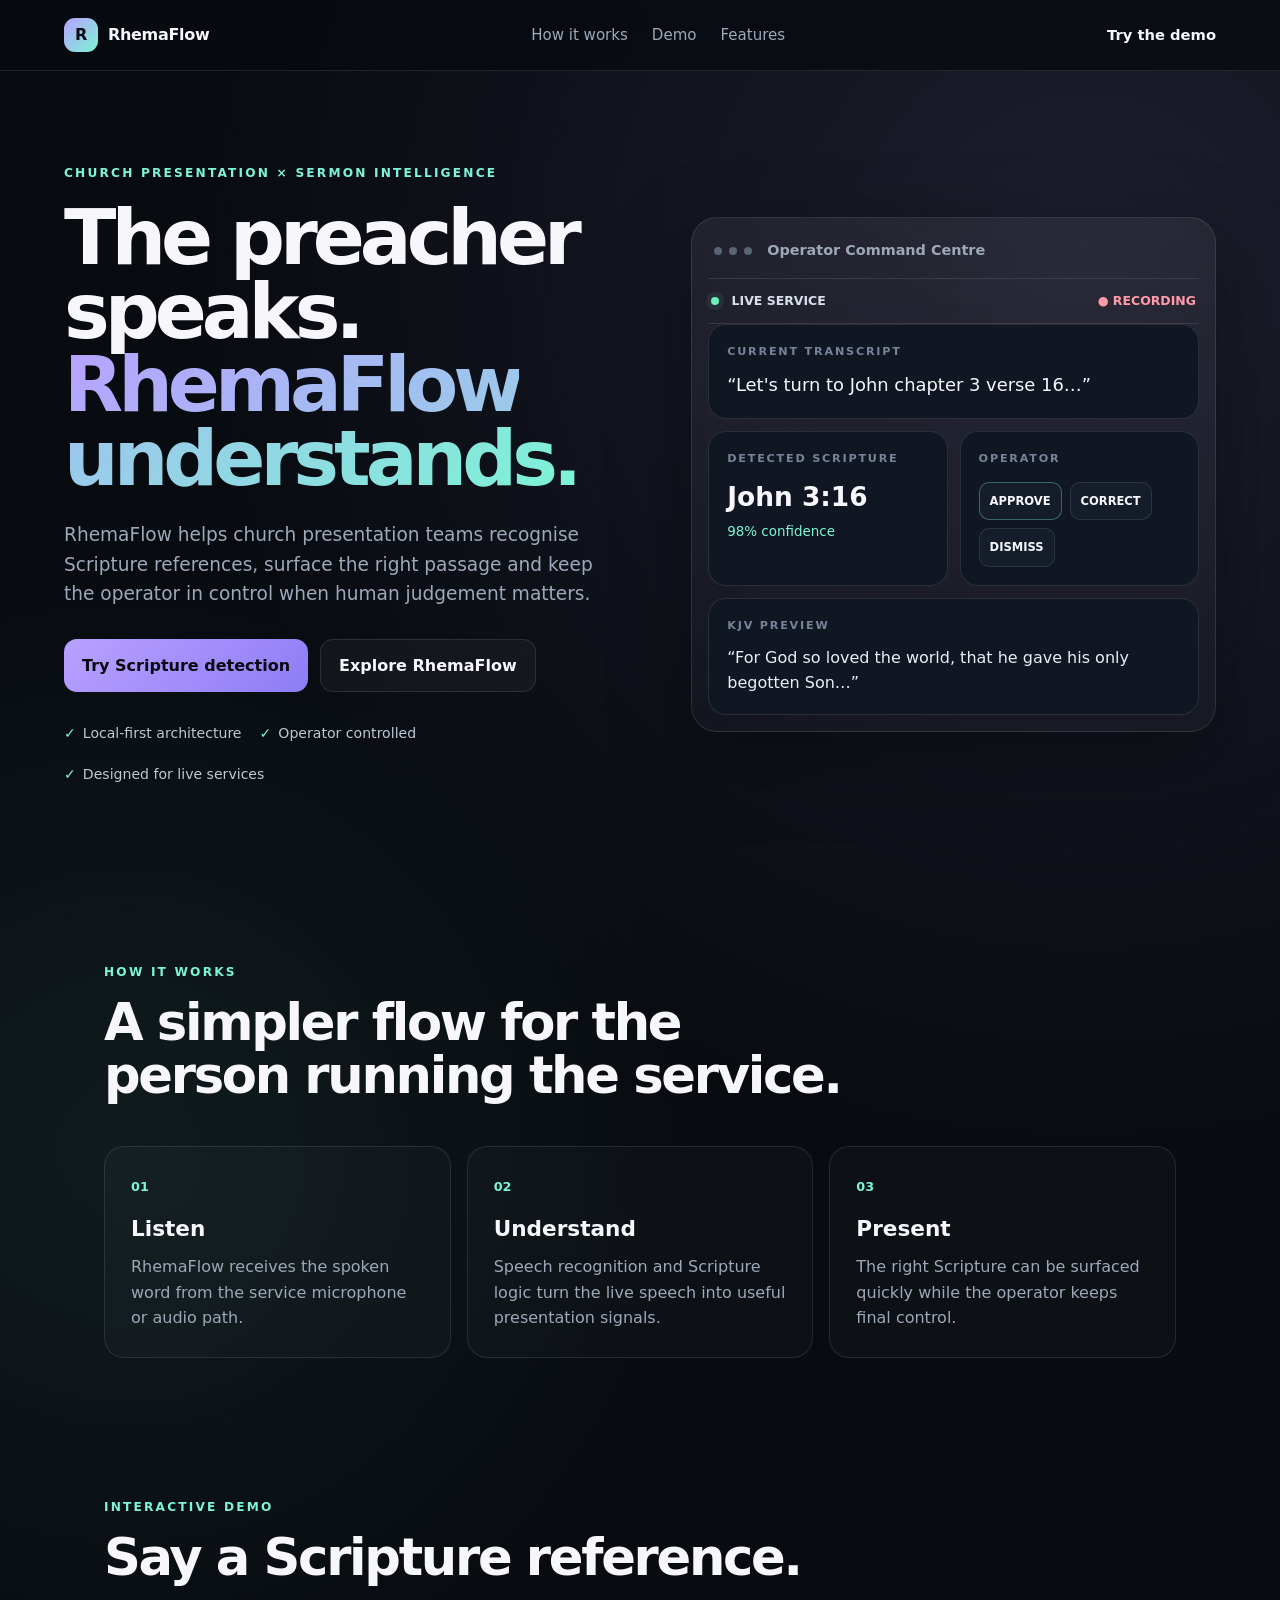
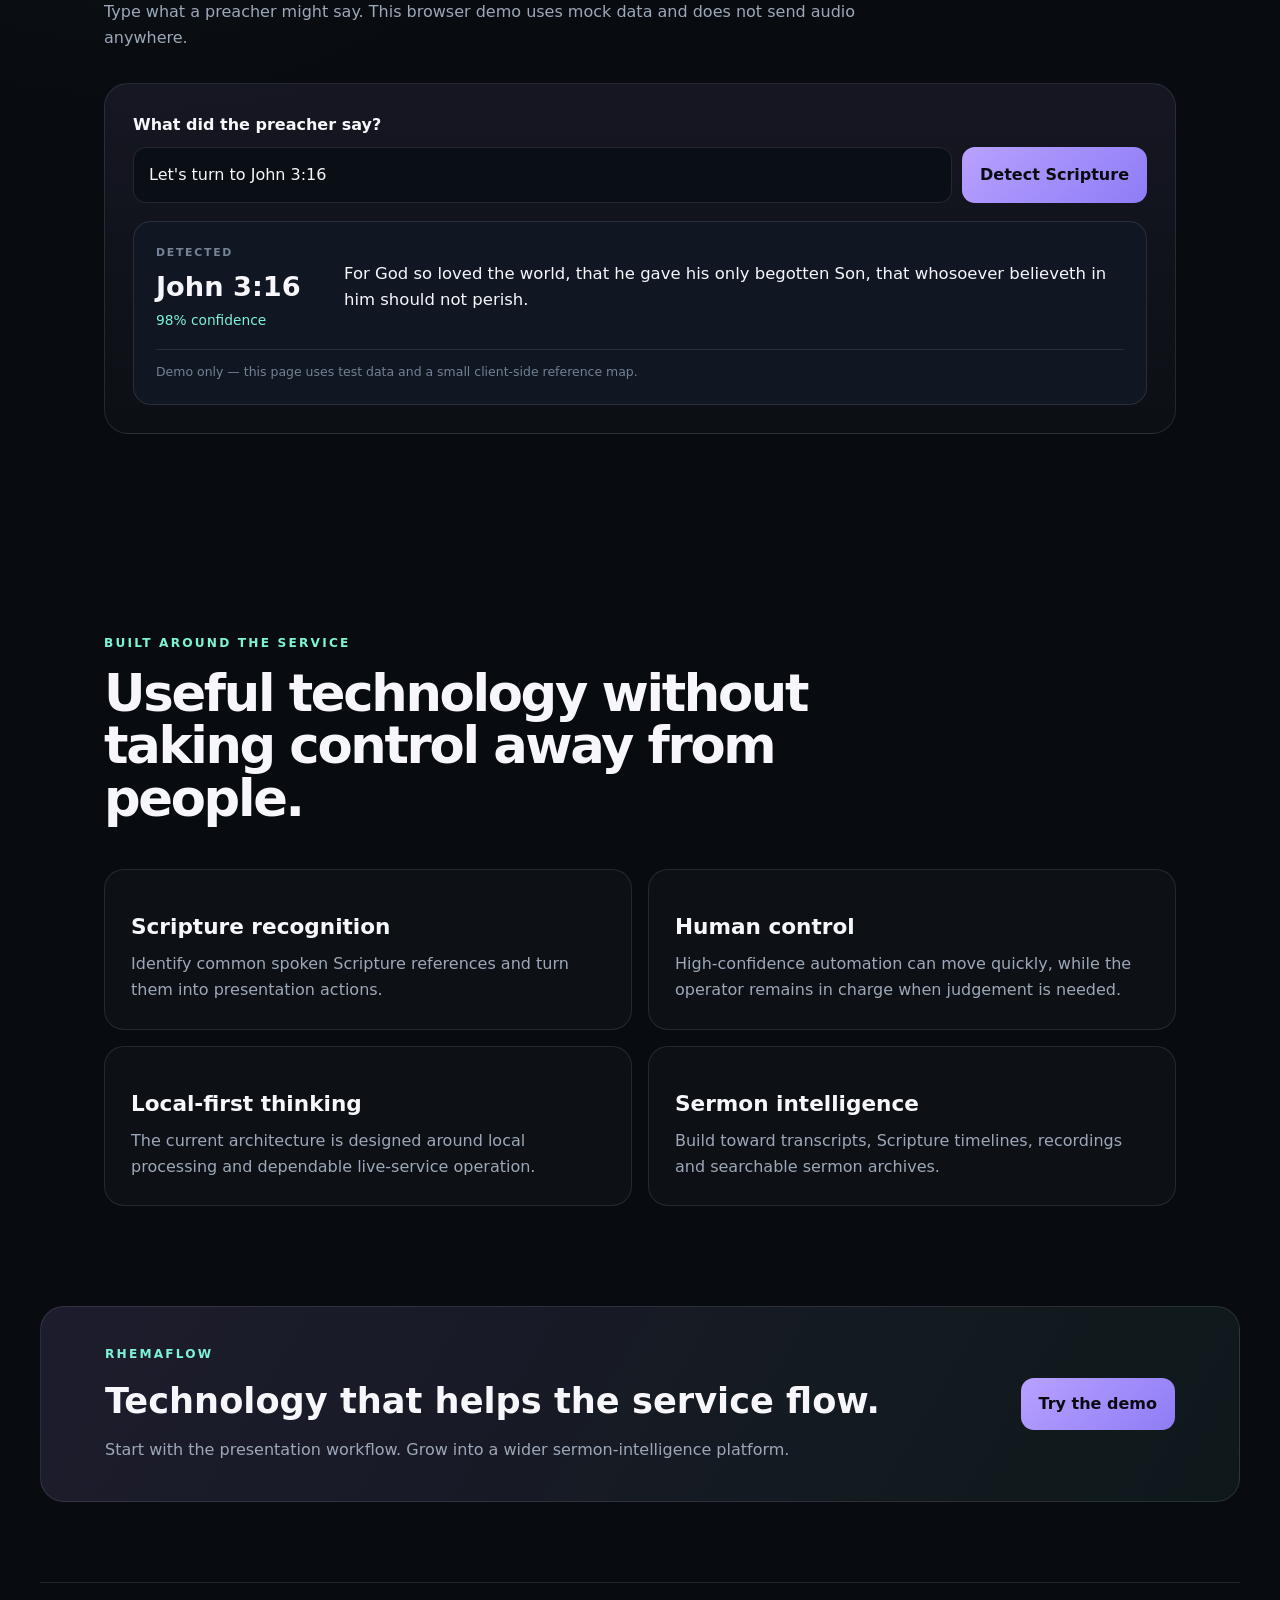
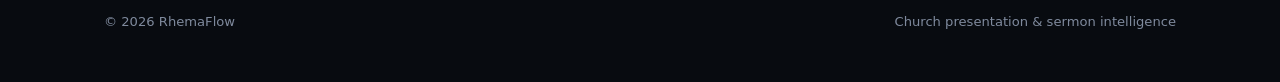
==== web/index.html @ 05b7d503 "Add RhemaFlow web landing page" ====
<!doctype html>
<html lang="en">
<head>
  <meta charset="utf-8">
  <meta name="viewport" content="width=device-width, initial-scale=1">
  <title>RhemaFlow — The preacher speaks. RhemaFlow understands.</title>
  <meta name="description" content="RhemaFlow is an intelligent church presentation and sermon-intelligence platform designed around local-first speech recognition and human operator control.">
  <link rel="stylesheet" href="styles.css">
</head>
<body>
  <header class="nav">
    <a class="brand" href="#top" aria-label="RhemaFlow home">
      <span class="brand-mark">R</span>
      <span>RhemaFlow</span>
    </a>
    <nav>
      <a href="#how">How it works</a>
      <a href="#demo">Demo</a>
      <a href="#features">Features</a>
    </nav>
    <a class="nav-cta" href="#demo">Try the demo</a>
  </header>

  <main id="top">
    <section class="hero">
      <div class="hero-copy">
        <div class="eyebrow">CHURCH PRESENTATION × SERMON INTELLIGENCE</div>
        <h1>The preacher speaks.<br><span>RhemaFlow understands.</span></h1>
        <p class="hero-text">
          RhemaFlow helps church presentation teams recognise Scripture references,
          surface the right passage and keep the operator in control when human judgement matters.
        </p>
        <div class="hero-actions">
          <a class="button primary" href="#demo">Try Scripture detection</a>
          <a class="button secondary" href="#features">Explore RhemaFlow</a>
        </div>
        <div class="trust-row">
          <span>Local-first architecture</span>
          <span>Operator controlled</span>
          <span>Designed for live services</span>
        </div>
      </div>

      <div class="hero-card">
        <div class="window-bar">
          <span></span><span></span><span></span>
          <strong>Operator Command Centre</strong>
        </div>
        <div class="status-line">
          <div><span class="live-dot"></span> LIVE SERVICE</div>
          <div class="recording">● RECORDING</div>
        </div>
        <div class="panel">
          <div class="panel-label">CURRENT TRANSCRIPT</div>
          <div class="transcript">“Let's turn to John chapter 3 verse 16…”</div>
        </div>
        <div class="detection-grid">
          <div class="panel">
            <div class="panel-label">DETECTED SCRIPTURE</div>
            <div class="scripture-ref">John 3:16</div>
            <div class="confidence">98% confidence</div>
          </div>
          <div class="panel">
            <div class="panel-label">OPERATOR</div>
            <div class="operator-actions">
              <button class="mini approve">APPROVE</button>
              <button class="mini correct">CORRECT</button>
              <button class="mini dismiss">DISMISS</button>
            </div>
          </div>
        </div>
        <div class="verse-card">
          <div class="panel-label">KJV PREVIEW</div>
          <p>“For God so loved the world, that he gave his only begotten Son…”</p>
        </div>
      </div>
    </section>

    <section class="section" id="how">
      <div class="section-heading">
        <div class="eyebrow">HOW IT WORKS</div>
        <h2>A simpler flow for the person running the service.</h2>
      </div>
      <div class="steps">
        <article class="step">
          <span>01</span>
          <h3>Listen</h3>
          <p>RhemaFlow receives the spoken word from the service microphone or audio path.</p>
        </article>
        <article class="step">
          <span>02</span>
          <h3>Understand</h3>
          <p>Speech recognition and Scripture logic turn the live speech into useful presentation signals.</p>
        </article>
        <article class="step">
          <span>03</span>
          <h3>Present</h3>
          <p>The right Scripture can be surfaced quickly while the operator keeps final control.</p>
        </article>
      </div>
    </section>

    <section class="section demo-section" id="demo">
      <div class="section-heading">
        <div class="eyebrow">INTERACTIVE DEMO</div>
        <h2>Say a Scripture reference.</h2>
        <p>Type what a preacher might say. This browser demo uses mock data and does not send audio anywhere.</p>
      </div>

      <div class="demo-card">
        <label for="speechInput">What did the preacher say?</label>
        <div class="input-row">
          <input id="speechInput" type="text" value="Let's turn to John 3:16" placeholder="e.g. Romans 8:28">
          <button id="detectBtn" class="button primary">Detect Scripture</button>
        </div>
        <div class="demo-result" id="demoResult" aria-live="polite">
          <div class="result-main">
            <span class="result-label">DETECTED</span>
            <strong id="detectedRef">John 3:16</strong>
            <span id="detectedConfidence">98% confidence</span>
          </div>
          <div class="result-verse" id="verseText">
            For God so loved the world, that he gave his only begotten Son, that whosoever believeth in him should not perish.
          </div>
          <div class="result-note">Demo only — this page uses test data and a small client-side reference map.</div>
        </div>
      </div>
    </section>

    <section class="section" id="features">
      <div class="section-heading">
        <div class="eyebrow">BUILT AROUND THE SERVICE</div>
        <h2>Useful technology without taking control away from people.</h2>
      </div>
      <div class="feature-grid">
        <article class="feature-card">
          <h3>Scripture recognition</h3>
          <p>Identify common spoken Scripture references and turn them into presentation actions.</p>
        </article>
        <article class="feature-card">
          <h3>Human control</h3>
          <p>High-confidence automation can move quickly, while the operator remains in charge when judgement is needed.</p>
        </article>
        <article class="feature-card">
          <h3>Local-first thinking</h3>
          <p>The current architecture is designed around local processing and dependable live-service operation.</p>
        </article>
        <article class="feature-card">
          <h3>Sermon intelligence</h3>
          <p>Build toward transcripts, Scripture timelines, recordings and searchable sermon archives.</p>
        </article>
      </div>
    </section>

    <section class="cta-section">
      <div>
        <div class="eyebrow">RHEMAFLOW</div>
        <h2>Technology that helps the service flow.</h2>
        <p>Start with the presentation workflow. Grow into a wider sermon-intelligence platform.</p>
      </div>
      <a class="button primary" href="#demo">Try the demo</a>
    </section>
  </main>

  <footer class="footer">
    <div>© 2026 RhemaFlow</div>
    <div>Church presentation &amp; sermon intelligence</div>
  </footer>

  <script src="script.js"></script>
</body>
</html>
---- web/styles.css ----
:root{
  --bg:#080b10;
  --panel:#101722;
  --panel-2:#141d29;
  --text:#f7f7fb;
  --muted:#9da8b8;
  --line:rgba(255,255,255,.10);
  --accent:#b8a1ff;
  --accent-2:#7cf4d5;
  --warm:#ffcc7a;
  --shadow:0 24px 80px rgba(0,0,0,.35);
  --radius:22px;
}
*{box-sizing:border-box}
html{scroll-behavior:smooth}
body{
  margin:0;
  font-family:Inter,ui-sans-serif,system-ui,-apple-system,BlinkMacSystemFont,"Segoe UI",sans-serif;
  background:
    radial-gradient(circle at 85% 8%, rgba(184,161,255,.12), transparent 28%),
    radial-gradient(circle at 10% 35%, rgba(124,244,213,.07), transparent 24%),
    var(--bg);
  color:var(--text);
  line-height:1.6;
}
a{color:inherit;text-decoration:none}
button,input{font:inherit}
.nav{
  position:sticky;top:0;z-index:20;
  display:flex;align-items:center;justify-content:space-between;gap:24px;
  padding:18px 5vw;
  border-bottom:1px solid var(--line);
  background:rgba(8,11,16,.82);
  backdrop-filter:blur(16px);
}
.brand{display:flex;align-items:center;gap:10px;font-weight:800;letter-spacing:-.02em}
.brand-mark{
  width:34px;height:34px;border-radius:11px;display:grid;place-items:center;
  background:linear-gradient(135deg,var(--accent),var(--accent-2));
  color:#0b0d12;font-weight:900;
}
.nav nav{display:flex;gap:24px;color:var(--muted);font-size:.94rem}
.nav nav a:hover{color:var(--text)}
.nav-cta{font-size:.92rem;font-weight:700}
.hero{
  min-height:88vh;
  padding:90px 5vw 75px;
  display:grid;grid-template-columns:1.03fr .97fr;gap:70px;align-items:center;
  max-width:1440px;margin:auto;
}
.eyebrow{font-size:.76rem;letter-spacing:.18em;font-weight:800;color:var(--accent-2)}
.hero h1{font-size:clamp(3.2rem,6vw,6.7rem);line-height:.96;letter-spacing:-.065em;margin:18px 0 24px}
.hero h1 span{
  background:linear-gradient(135deg,var(--accent),var(--accent-2));
  -webkit-background-clip:text;background-clip:text;color:transparent
}
.hero-text{font-size:1.16rem;max-width:650px;color:var(--muted)}
.hero-actions{display:flex;gap:12px;flex-wrap:wrap;margin:30px 0}
.button{
  display:inline-flex;justify-content:center;align-items:center;
  padding:13px 18px;border-radius:13px;border:1px solid var(--line);
  cursor:pointer;font-weight:800;transition:.2s transform,.2s opacity,.2s background;
}
.button:hover{transform:translateY(-2px)}
.primary{background:linear-gradient(135deg,var(--accent),#8e7cf6);color:#0a0b10;border:0}
.secondary{background:rgba(255,255,255,.04)}
.trust-row{display:flex;gap:18px;flex-wrap:wrap;color:#c0c8d4;font-size:.88rem}
.trust-row span:before{content:"✓";color:var(--accent-2);margin-right:7px}
.hero-card{
  background:linear-gradient(180deg,rgba(255,255,255,.06),rgba(255,255,255,.025));
  border:1px solid var(--line);border-radius:26px;padding:16px;box-shadow:var(--shadow);
}
.window-bar{display:flex;align-items:center;gap:7px;color:var(--muted);padding:5px 6px 16px}
.window-bar span{width:8px;height:8px;border-radius:999px;background:#596475}
.window-bar strong{margin-left:8px;font-size:.9rem}
.status-line{display:flex;justify-content:space-between;border-top:1px solid var(--line);border-bottom:1px solid var(--line);padding:12px 3px;color:#d9dfeb;font-size:.78rem;font-weight:800}
.live-dot{display:inline-block;width:8px;height:8px;border-radius:50%;background:#6cf2b8;box-shadow:0 0 0 5px rgba(108,242,184,.08);margin-right:8px}
.recording{color:#ff9aa9}
.panel,.verse-card{background:var(--panel);border:1px solid var(--line);border-radius:18px;padding:18px}
.panel-label{font-size:.7rem;letter-spacing:.16em;font-weight:800;color:#778398}
.transcript{font-size:1.12rem;margin-top:10px}
.detection-grid{display:grid;grid-template-columns:1fr 1fr;gap:12px;margin-top:12px}
.scripture-ref{font-size:1.65rem;font-weight:850;margin-top:8px}
.confidence{font-size:.84rem;color:var(--accent-2);margin-top:3px}
.operator-actions{display:flex;gap:8px;flex-wrap:wrap;margin-top:14px}
.mini{border:1px solid var(--line);background:var(--panel-2);color:var(--text);padding:9px 10px;border-radius:10px;font-size:.72rem;font-weight:800;cursor:pointer}
.mini.approve{border-color:rgba(124,244,213,.35)}
.verse-card{margin-top:12px}
.verse-card p{margin:10px 0 0;color:#e9edf5}
.section{max-width:1200px;margin:auto;padding:100px 5vw}
.section-heading{max-width:760px}
.section h2{font-size:clamp(2.1rem,4vw,4rem);line-height:1.02;letter-spacing:-.045em;margin:14px 0}
.section-heading p{color:var(--muted)}
.steps{display:grid;grid-template-columns:repeat(3,1fr);gap:16px;margin-top:45px}
.step,.feature-card{
  padding:26px;border:1px solid var(--line);border-radius:20px;background:rgba(255,255,255,.025)
}
.step span{font-size:.8rem;color:var(--accent-2);font-weight:900}
.step h3,.feature-card h3{font-size:1.35rem;margin:14px 0 7px}
.step p,.feature-card p{color:var(--muted);margin:0}
.demo-section{padding-top:40px}
.demo-card{
  margin-top:32px;padding:28px;border:1px solid var(--line);border-radius:24px;
  background:linear-gradient(180deg,rgba(184,161,255,.08),rgba(255,255,255,.02));
}
.demo-card label{display:block;font-weight:800;margin-bottom:10px}
.input-row{display:flex;gap:10px}
input{
  flex:1;min-width:0;background:#0a0f16;border:1px solid var(--line);color:var(--text);
  border-radius:13px;padding:14px 15px;outline:none
}
input:focus{border-color:rgba(184,161,255,.7);box-shadow:0 0 0 3px rgba(184,161,255,.08)}
.demo-result{
  margin-top:18px;display:grid;grid-template-columns:170px 1fr;gap:18px;
  padding:22px;border-radius:18px;background:var(--panel);border:1px solid var(--line)
}
.result-main{display:flex;flex-direction:column}
.result-label{font-size:.68rem;letter-spacing:.16em;color:#778398;font-weight:800}
.result-main strong{font-size:1.7rem;margin-top:4px}
.result-main span:last-child{color:var(--accent-2);font-size:.86rem}
.result-verse{font-size:1.03rem;align-self:center}
.result-note{grid-column:1/-1;color:#738094;font-size:.78rem;border-top:1px solid var(--line);padding-top:12px}
.feature-grid{display:grid;grid-template-columns:repeat(2,1fr);gap:16px;margin-top:45px}
.cta-section{
  max-width:1200px;margin:0 auto 80px;padding:38px 5vw;
  display:flex;align-items:center;justify-content:space-between;gap:24px;
  border:1px solid var(--line);border-radius:24px;
  background:linear-gradient(120deg,rgba(184,161,255,.12),rgba(124,244,213,.06));
}
.cta-section h2{margin:8px 0;font-size:2.2rem}
.cta-section p{color:var(--muted);margin:0}
.footer{
  max-width:1200px;margin:auto;padding:28px 5vw 50px;border-top:1px solid var(--line);
  display:flex;justify-content:space-between;gap:20px;color:#7f8a9d;font-size:.82rem
}
@media (max-width:900px){
  .nav nav{display:none}
  .hero{grid-template-columns:1fr;padding-top:65px}
  .steps{grid-template-columns:1fr}
}
@media (max-width:640px){
  .hero{padding-left:22px;padding-right:22px}
  .section{padding-left:22px;padding-right:22px}
  .nav{padding-left:22px;padding-right:22px}
  .hero h1{font-size:3.1rem}
  .detection-grid,.feature-grid{grid-template-columns:1fr}
  .input-row,.cta-section{flex-direction:column;align-items:stretch}
  .demo-result{grid-template-columns:1fr}
  .footer{margin:0 22px;padding-left:0;padding-right:0}
}
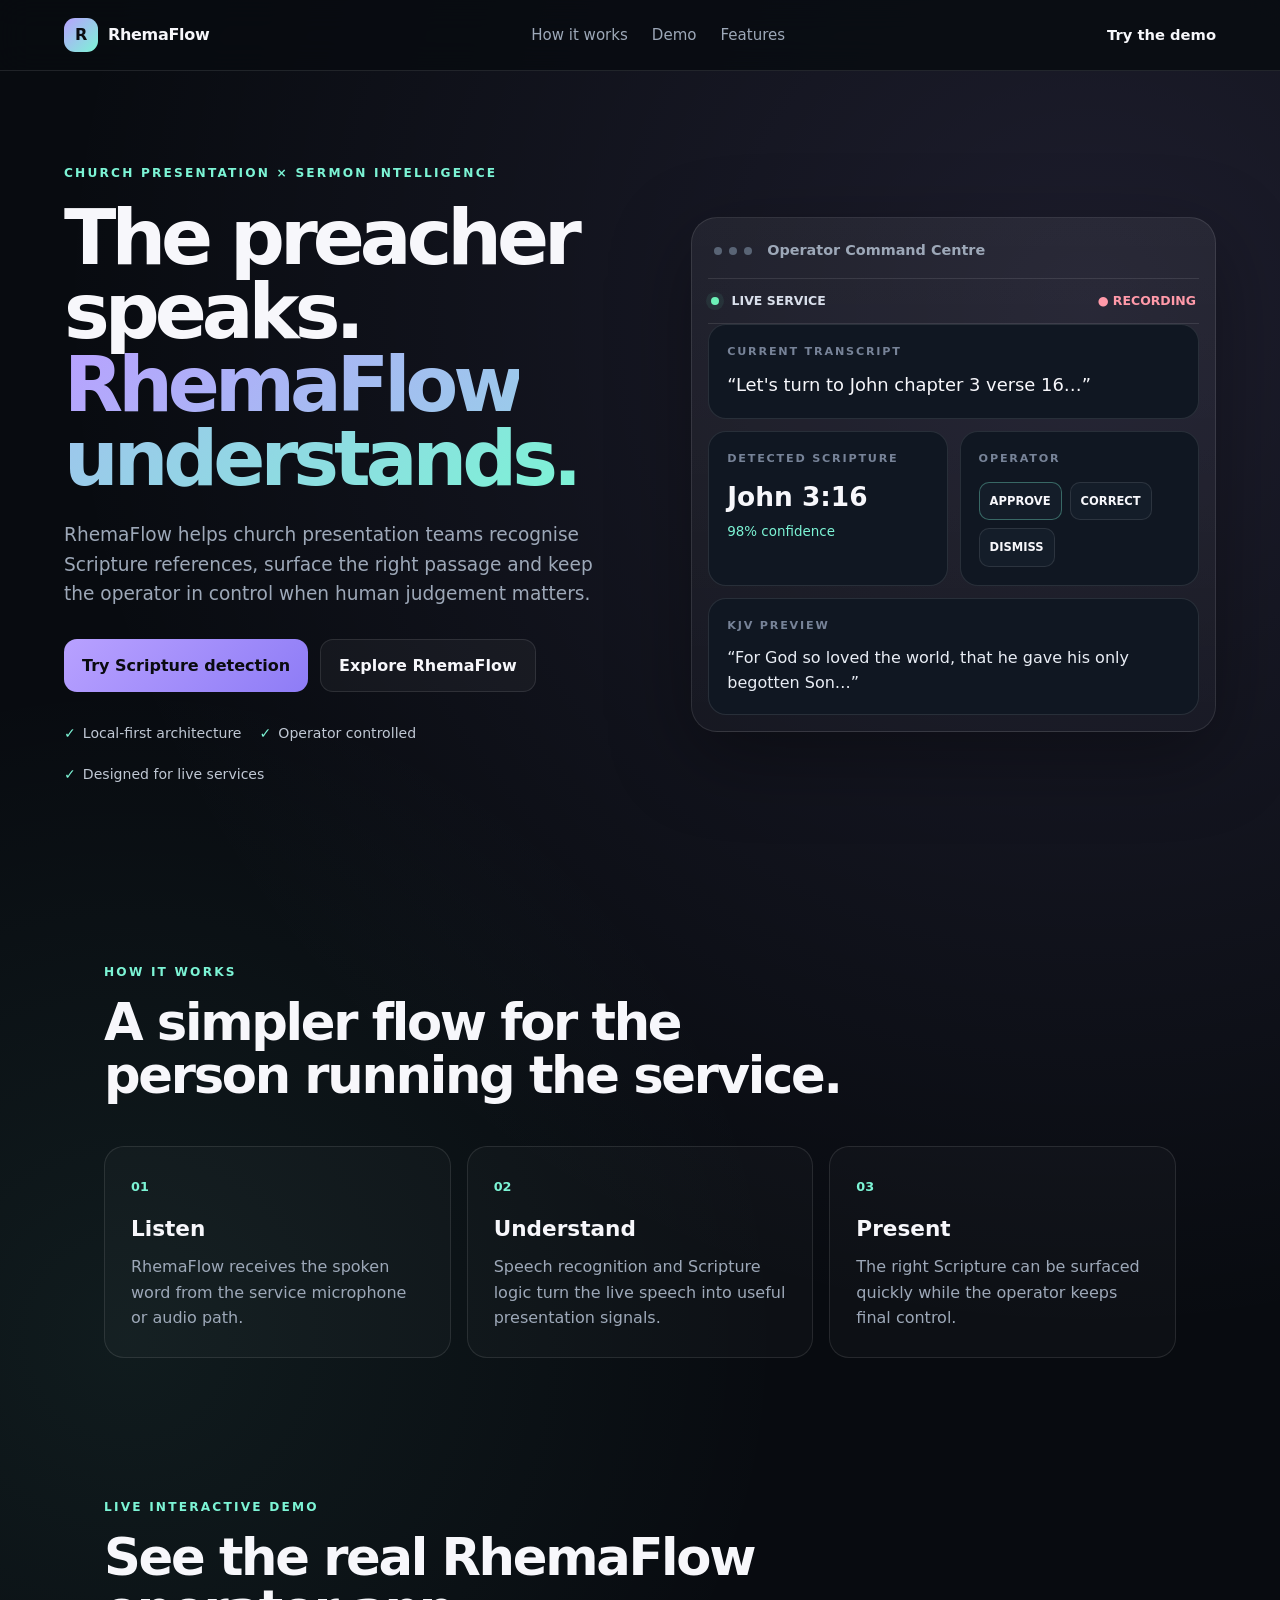
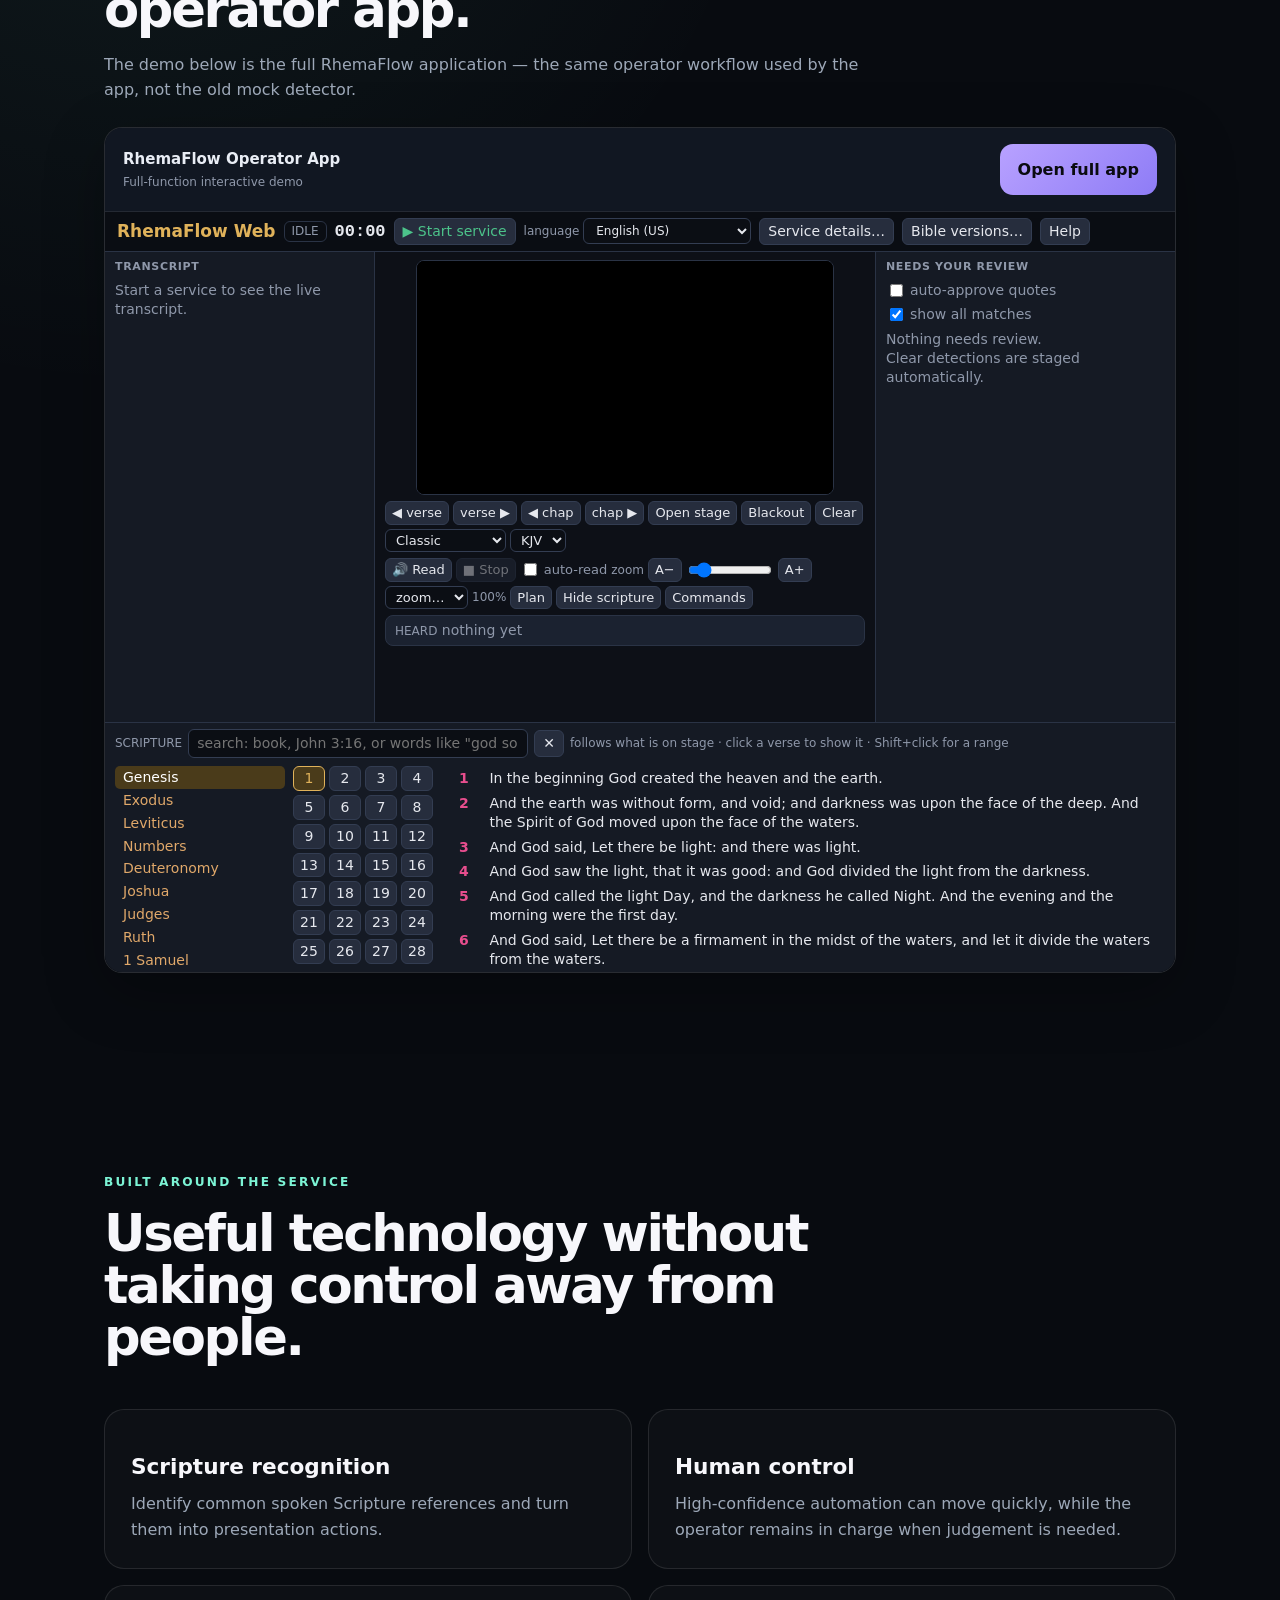
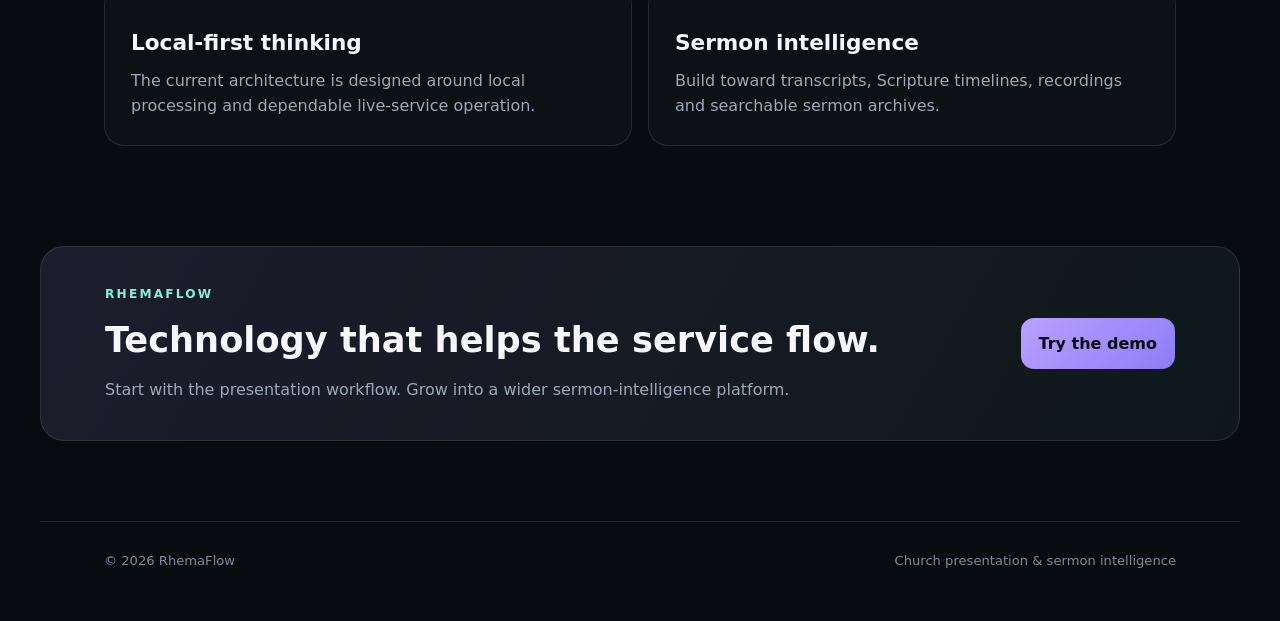
==== commit 44e9a3aa: "feat: integrate full RhemaFlow app into landing demo" ====
--- a/web/index.html
+++ b/web/index.html
@@ -3,6 +3,11 @@
 <head>
   <meta charset="utf-8">
   <meta name="viewport" content="width=device-width, initial-scale=1">
+<link rel="manifest" href="/manifest.webmanifest">
+<meta name="theme-color" content="#0d1017">
+<meta name="apple-mobile-web-app-capable" content="yes">
+<meta name="apple-mobile-web-app-status-bar-style" content="black-translucent">
+
   <title>RhemaFlow — The preacher speaks. RhemaFlow understands.</title>
   <meta name="description" content="RhemaFlow is an intelligent church presentation and sermon-intelligence platform designed around local-first speech recognition and human operator control.">
   <link rel="stylesheet" href="styles.css">
@@ -101,31 +106,24 @@
     </section>
 
     <section class="section demo-section" id="demo">
-      <div class="section-heading">
-        <div class="eyebrow">INTERACTIVE DEMO</div>
-        <h2>Say a Scripture reference.</h2>
-        <p>Type what a preacher might say. This browser demo uses mock data and does not send audio anywhere.</p>
-      </div>
-
-      <div class="demo-card">
-        <label for="speechInput">What did the preacher say?</label>
-        <div class="input-row">
-          <input id="speechInput" type="text" value="Let's turn to John 3:16" placeholder="e.g. Romans 8:28">
-          <button id="detectBtn" class="button primary">Detect Scripture</button>
-        </div>
-        <div class="demo-result" id="demoResult" aria-live="polite">
-          <div class="result-main">
-            <span class="result-label">DETECTED</span>
-            <strong id="detectedRef">John 3:16</strong>
-            <span id="detectedConfidence">98% confidence</span>
-          </div>
-          <div class="result-verse" id="verseText">
-            For God so loved the world, that he gave his only begotten Son, that whosoever believeth in him should not perish.
-          </div>
-          <div class="result-note">Demo only — this page uses test data and a small client-side reference map.</div>
-        </div>
-      </div>
-    </section>
+  <div class="section-heading">
+    <div class="eyebrow">LIVE INTERACTIVE DEMO</div>
+    <h2>See the real RhemaFlow operator app.</h2>
+    <p>The demo below is the full RhemaFlow application — the same operator workflow used by the app, not the old mock detector.</p>
+  </div>
+  <div class="full-demo-card">
+    <div class="full-demo-toolbar">
+      <div>
+        <strong>RhemaFlow Operator App</strong>
+        <span>Full-function interactive demo</span>
+      </div>
+      <a class="button primary" href="rhemaflow-app.html" target="_blank" rel="noopener">Open full app</a>
+    </div>
+    <div class="full-demo-frame-wrap">
+      <iframe class="full-demo-frame" src="rhemaflow-app.html" title="RhemaFlow full interactive operator application" loading="lazy" allow="microphone; fullscreen"></iframe>
+    </div>
+  </div>
+</section>
 
     <section class="section" id="features">
       <div class="section-heading">
@@ -168,5 +166,52 @@
   </footer>
 
   <script src="script.js"></script>
+
+<script>
+if ("serviceWorker" in navigator) {
+  window.addEventListener("load", () => {
+    navigator.serviceWorker.register("/sw.js").catch((err) => {
+      console.warn("RhemaFlow service worker registration failed:", err);
+    });
+  });
+}
+</script>
+
+
+<script id="RHEMAFLOW_COPY_DETERRENTS">
+(() => {
+  "use strict";
+
+  // Casual copy deterrents only. They are NOT a security boundary.
+  document.addEventListener("contextmenu", (event) => {
+    event.preventDefault();
+  });
+
+  document.addEventListener("copy", (event) => {
+    event.preventDefault();
+  });
+
+  document.addEventListener("cut", (event) => {
+    event.preventDefault();
+  });
+
+  document.addEventListener("dragstart", (event) => {
+    event.preventDefault();
+  });
+
+  document.addEventListener("keydown", (event) => {
+    const key = String(event.key).toLowerCase();
+    const modifier = event.ctrlKey || event.metaKey;
+
+    if (
+      modifier &&
+      ["u", "s"].includes(key)
+    ) {
+      event.preventDefault();
+    }
+  });
+})();
+</script>
+
 </body>
 </html>
--- a/web/styles.css
+++ b/web/styles.css
@@ -148,3 +148,11 @@
   .demo-result{grid-template-columns:1fr}
   .footer{margin:0 22px;padding-left:0;padding-right:0}
 }
+
+
+/* Full RhemaFlow application demo */
+.full-demo-card{margin-top:24px;border:1px solid rgba(255,255,255,.12);border-radius:18px;overflow:hidden;background:#0b0f16;box-shadow:0 18px 60px rgba(0,0,0,.28)}
+.full-demo-toolbar{display:flex;justify-content:space-between;align-items:center;gap:16px;padding:16px 18px;background:#111722;border-bottom:1px solid rgba(255,255,255,.08)}
+.full-demo-toolbar strong{display:block;color:#e9edf5;font-size:15px}.full-demo-toolbar span{display:block;color:#8f98aa;font-size:12px;margin-top:2px}
+.full-demo-frame-wrap{background:#080b10}.full-demo-frame{display:block;width:100%;height:760px;border:0;background:#0d1017}
+@media (max-width:900px){.full-demo-frame{height:680px}.full-demo-toolbar{align-items:flex-start;flex-direction:column}}
